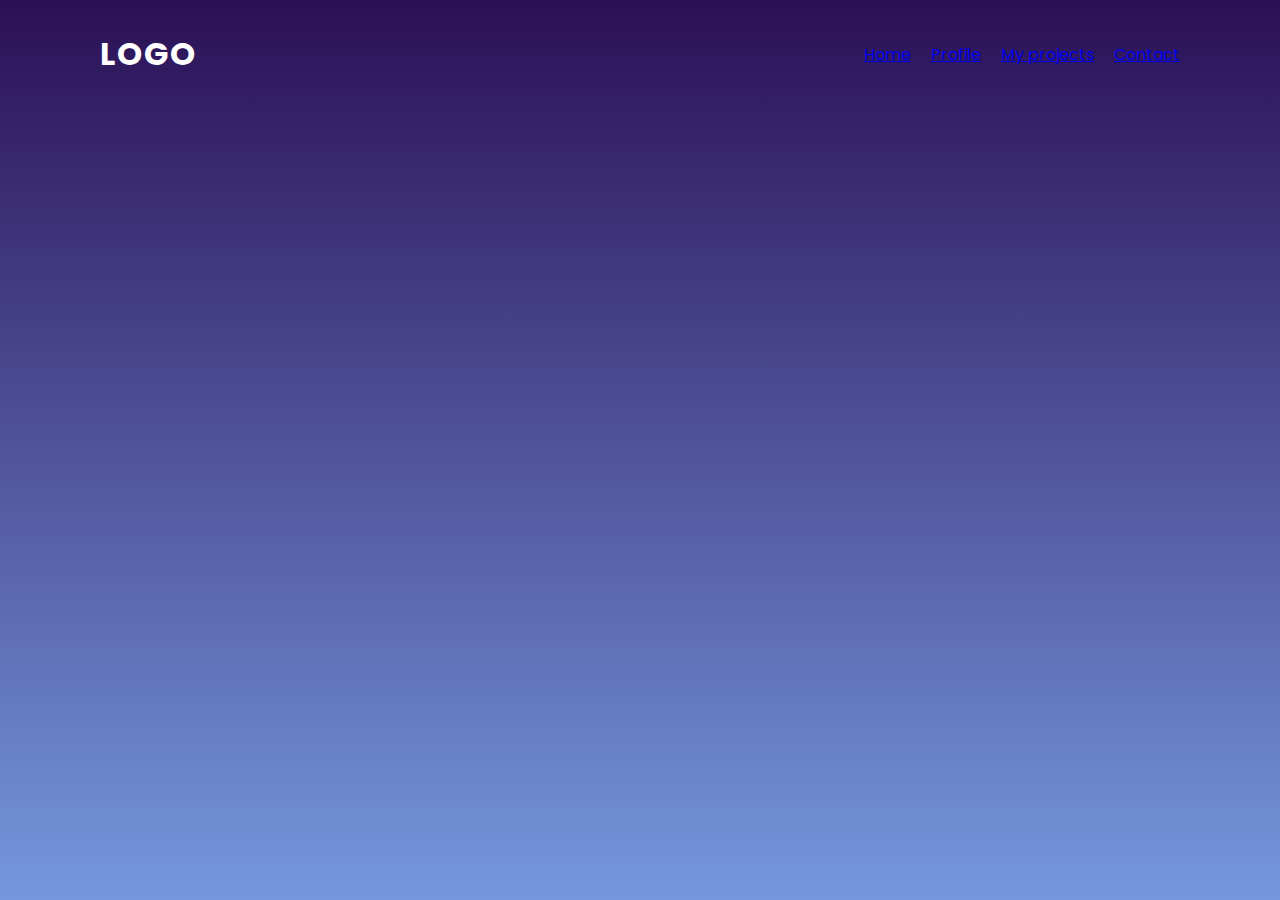
==== aboutMe.html @ 6c885abc "aboutme" ====
<!DOCTYPE html>
<html lang="en">
<head>
    <meta charset="UTF-8">
    <meta http-equiv="X-UA-Compatible" content="IE=edge">
    <meta name="viewport" content="width=device-width, initial-scale=1.0">
    <title>Document</title>
    <link rel="stylesheet" href="aboutme.css">

</head>
<body>
    <header>
        <a href="#" class="logo">logo</a>
        <ul>
            <li><a href="#">Home</a></li>
            <li><a href="#">Profile</a></li>
            <li><a href="#">My projects</a></li>
            <li><a href="#">Contact</a></li>
        </ul>
    </header>
    
</body>
</html>
---- aboutme.css ----
@import url('https://fonts.googleapis.com/css2?family=Dongle&family=Fira+Sans&family=Moon+Dance&family=Oswald:wght@700&family=Poppins&family=Rubik&family=Source+Code+Pro:wght@300&display=swap');

*{
    margin: 0;
    padding: 0;
    box-sizing: border-box;
    font-family: 'Poppins', sans-serif;
}

body{
    min-height: 100vh;
    background: linear-gradient(#2b1055,#7597de);
}
header{
    position: absolute;
    top: 0;
    left: 0;
    width: 100%;
    padding:30px 100px;
display: flex;
justify-content: space-between;
align-items: center;

}

header .logo{
    color:white ;
    font-weight: 700;
    text-decoration: none;
    font-size:2em;
    text-transform: uppercase;
    letter-spacing: 2px;

}

header ul{
    display:flex;
    justify-content: center;
    align-items: center;
}

header ul li{
    list-style: none;
    margin-left: 20px;
    
}
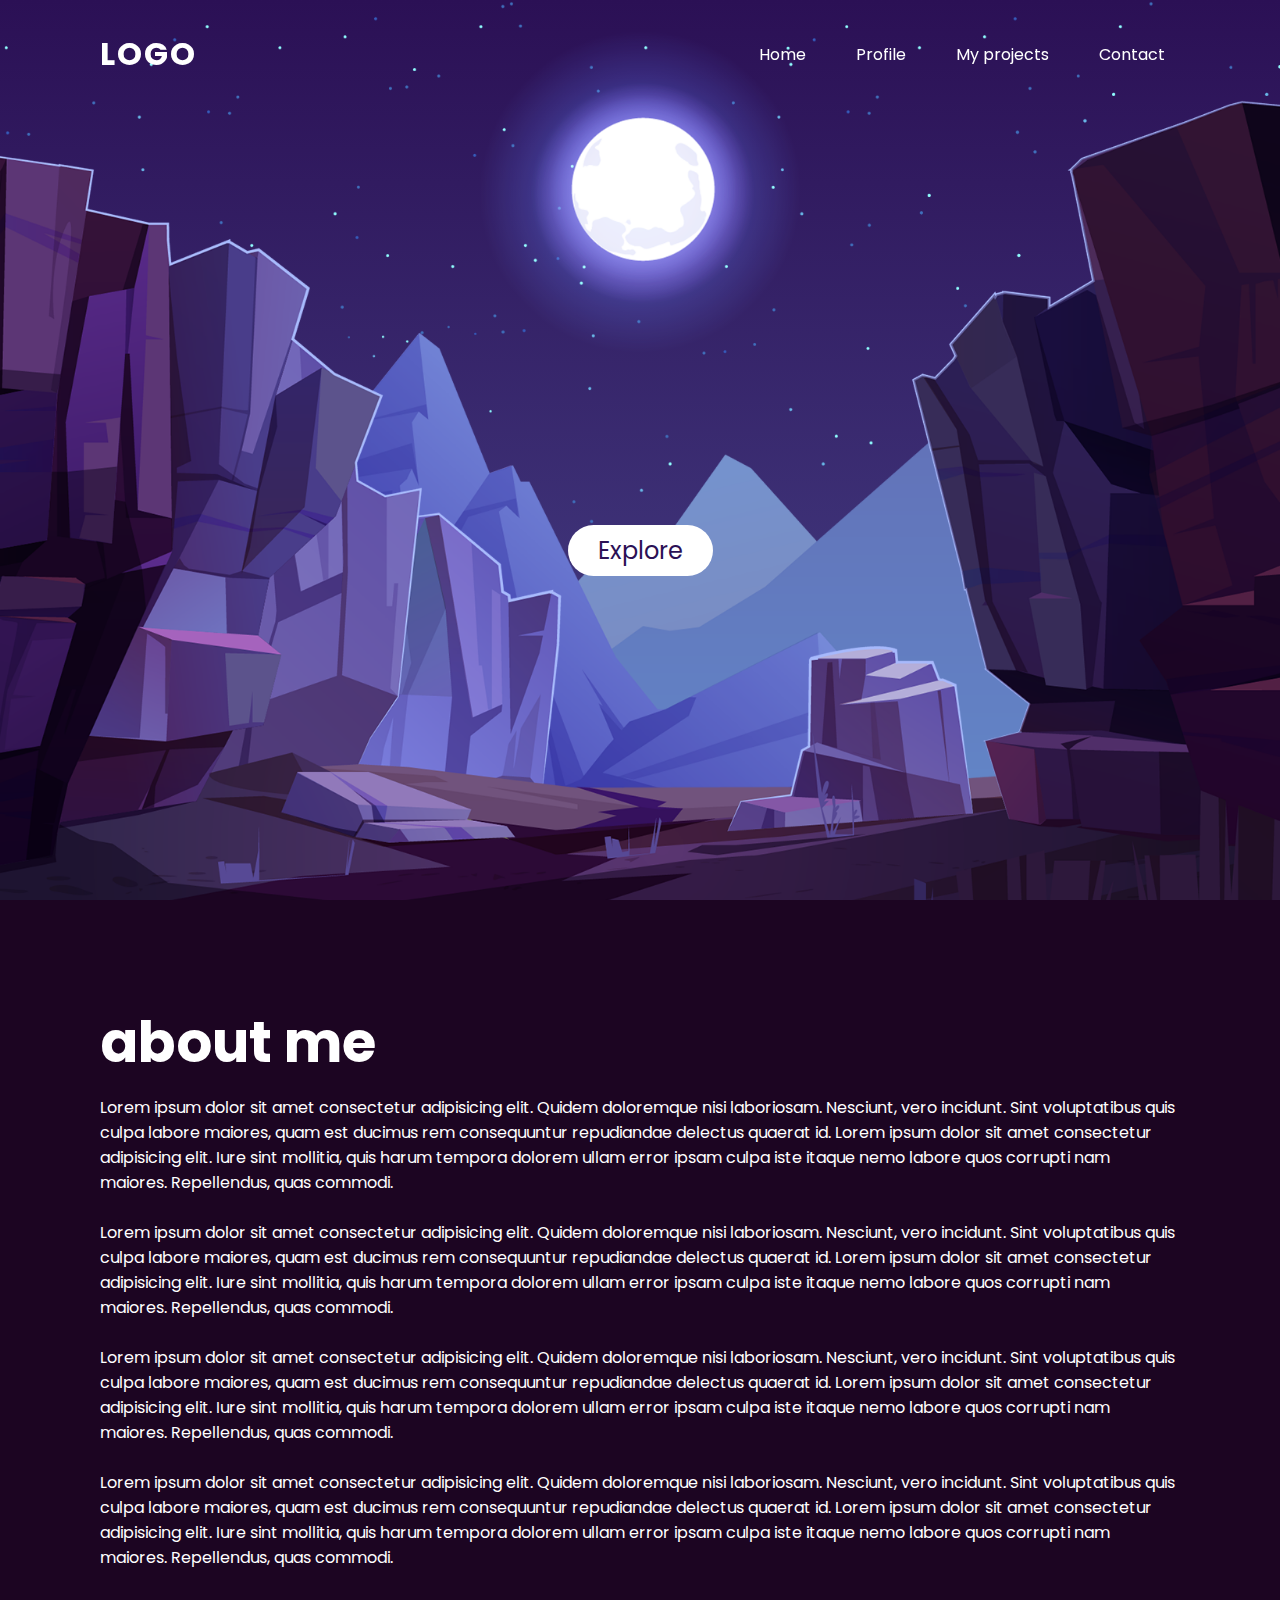
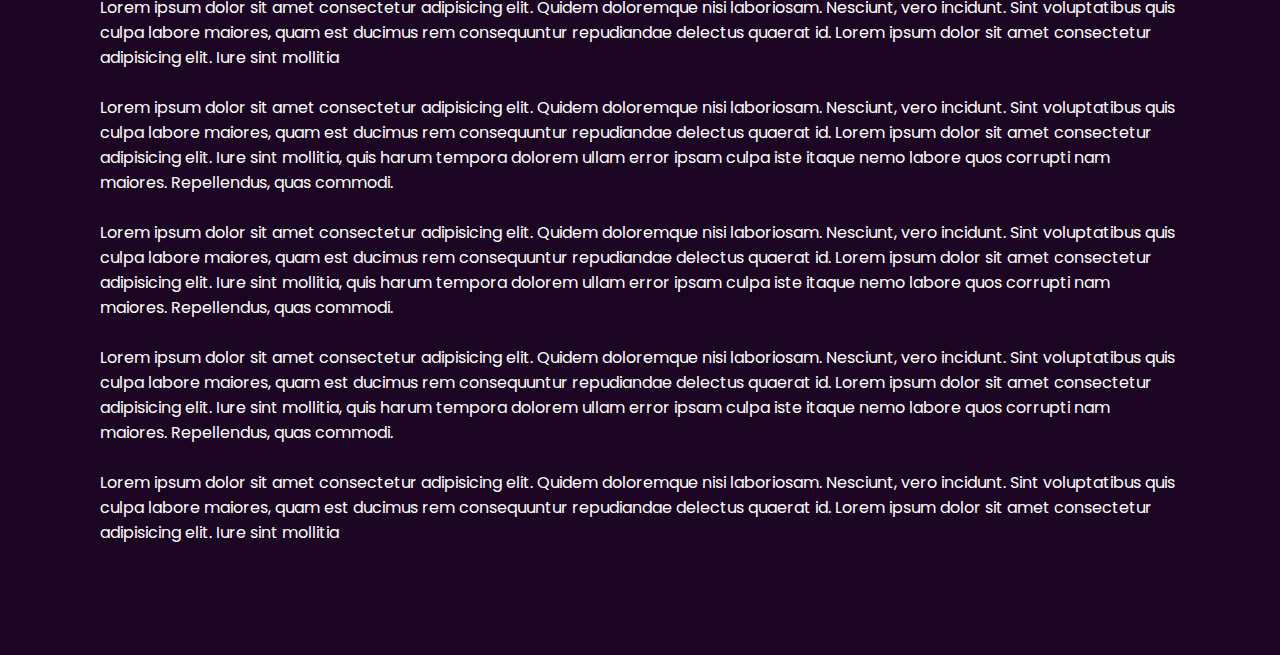
==== commit 92fe2c03: "about me page ready" ====
--- a/aboutMe.html
+++ b/aboutMe.html
@@ -12,12 +12,50 @@
     <header>
         <a href="#" class="logo">logo</a>
         <ul>
-            <li><a href="#">Home</a></li>
+            <li><a href="#" class="active">Home</a></li>
             <li><a href="#">Profile</a></li>
             <li><a href="#">My projects</a></li>
             <li><a href="#">Contact</a></li>
         </ul>
     </header>
+
+    <section>
+        <img src="stars.png" id="stars">
+        <img src="moon.png" id="moon">
+        <img src="mountains_behind.png" id="mountains_behind">
+        <h2 id="text">Moon Light</h2>
+        <a href="#sec" id="btn">Explore</a>
+
+        <img src="mountains_front.png" id="mountains_front">
+    </section>
+    <div class="sec" id="sec">
+        <h2>about me</h2>
+        <p>Lorem ipsum dolor sit amet consectetur adipisicing elit. Quidem doloremque nisi laboriosam. Nesciunt, vero incidunt. Sint voluptatibus quis culpa labore maiores, quam est ducimus rem consequuntur repudiandae delectus quaerat id. Lorem ipsum dolor sit amet consectetur adipisicing elit. Iure sint mollitia, quis harum tempora dolorem ullam error ipsam culpa iste itaque nemo labore quos corrupti nam maiores. Repellendus, quas commodi.<br><br>Lorem ipsum dolor sit amet consectetur adipisicing elit. Quidem doloremque nisi laboriosam. Nesciunt, vero incidunt. Sint voluptatibus quis culpa labore maiores, quam est ducimus rem consequuntur repudiandae delectus quaerat id. Lorem ipsum dolor sit amet consectetur adipisicing elit. Iure sint mollitia, quis harum tempora dolorem ullam error ipsam culpa iste itaque nemo labore quos corrupti nam maiores. Repellendus, quas commodi.<br><br>Lorem ipsum dolor sit amet consectetur adipisicing elit. Quidem doloremque nisi laboriosam. Nesciunt, vero incidunt. Sint voluptatibus quis culpa labore maiores, quam est ducimus rem consequuntur repudiandae delectus quaerat id. Lorem ipsum dolor sit amet consectetur adipisicing elit. Iure sint mollitia, quis harum tempora dolorem ullam error ipsam culpa iste itaque nemo labore quos corrupti nam maiores. Repellendus, quas commodi.<br><br>Lorem ipsum dolor sit amet consectetur adipisicing elit. Quidem doloremque nisi laboriosam. Nesciunt, vero incidunt. Sint voluptatibus quis culpa labore maiores, quam est ducimus rem consequuntur repudiandae delectus quaerat id. Lorem ipsum dolor sit amet consectetur adipisicing elit. Iure sint mollitia, quis harum tempora dolorem ullam error ipsam culpa iste itaque nemo labore quos corrupti nam maiores. Repellendus, quas commodi.<br><br>Lorem ipsum dolor sit amet consectetur adipisicing elit. Quidem doloremque nisi laboriosam. Nesciunt, vero incidunt. Sint voluptatibus quis culpa labore maiores, quam est ducimus rem consequuntur repudiandae delectus quaerat id. Lorem ipsum dolor sit amet consectetur adipisicing elit. Iure sint mollitia <br><br>Lorem ipsum dolor sit amet consectetur adipisicing elit. Quidem doloremque nisi laboriosam. Nesciunt, vero incidunt. Sint voluptatibus quis culpa labore maiores, quam est ducimus rem consequuntur repudiandae delectus quaerat id. Lorem ipsum dolor sit amet consectetur adipisicing elit. Iure sint mollitia, quis harum tempora dolorem ullam error ipsam culpa iste itaque nemo labore quos corrupti nam maiores. Repellendus, quas commodi.<br><br>Lorem ipsum dolor sit amet consectetur adipisicing elit. Quidem doloremque nisi laboriosam. Nesciunt, vero incidunt. Sint voluptatibus quis culpa labore maiores, quam est ducimus rem consequuntur repudiandae delectus quaerat id. Lorem ipsum dolor sit amet consectetur adipisicing elit. Iure sint mollitia, quis harum tempora dolorem ullam error ipsam culpa iste itaque nemo labore quos corrupti nam maiores. Repellendus, quas commodi.<br><br>Lorem ipsum dolor sit amet consectetur adipisicing elit. Quidem doloremque nisi laboriosam. Nesciunt, vero incidunt. Sint voluptatibus quis culpa labore maiores, quam est ducimus rem consequuntur repudiandae delectus quaerat id. Lorem ipsum dolor sit amet consectetur adipisicing elit. Iure sint mollitia, quis harum tempora dolorem ullam error ipsam culpa iste itaque nemo labore quos corrupti nam maiores. Repellendus, quas commodi.<br><br>Lorem ipsum dolor sit amet consectetur adipisicing elit. Quidem doloremque nisi laboriosam. Nesciunt, vero incidunt. Sint voluptatibus quis culpa labore maiores, quam est ducimus rem consequuntur repudiandae delectus quaerat id. Lorem ipsum dolor sit amet consectetur adipisicing elit. Iure sint mollitia</p>
+    </div>
+
+    <script>
+let stars = document.getElementById('stars');
+let moon = document.getElementById('moon');
+let mountains_behind = document.getElementById('mountains_behind');
+let text = document.getElementById('text');
+let btn = document.getElementById('btn');
+let mountains_front = document.getElementById('mountains_front');
+let header=document.querySelector('header');
+
+window.addEventListener('scroll',function(){
+    let value =window.scrollY;
+    stars.style.left= value * 0.25 + 'px';
+    moon.style.top= value * 1.05 + 'px';
+    mountains_behind.style.top= value * 0.5 + 'px';
+    mountains_front.style.top= value * 0 + 'px';
+    text.style.marginRight= value * 4 + 'px';
+    text.style.marginTop= value * 1.5 + 'px';
+    btn.style.marginTop= value * 1.5 + 'px';
+    
+})
+
+
+    </script>
     
 </body>
 </html>--- a/aboutme.css
+++ b/aboutme.css
@@ -5,10 +5,12 @@
     padding: 0;
     box-sizing: border-box;
     font-family: 'Poppins', sans-serif;
+    scroll-behavior: auto;
 }
 
 body{
     min-height: 100vh;
+    overflow-x: hidden;
     background: linear-gradient(#2b1055,#7597de);
 }
 header{
@@ -20,7 +22,7 @@
 display: flex;
 justify-content: space-between;
 align-items: center;
-
+z-index: 10000;
 }
 
 header .logo{
@@ -42,5 +44,96 @@
 header ul li{
     list-style: none;
     margin-left: 20px;
-    
+
+}
+header ul li a{
+    text-decoration: none;
+    padding: 6px 15px;
+    color: white;
+    border-radius: 20px;
+}
+
+header ul li a:hover
+{
+   background: white;
+   color: #2b1055;
+}
+
+section{
+    position: relative;
+    width: 100%;
+    height: 100vh;
+    padding: 100px;
+    display: flex;
+    justify-content: center;
+    align-items: center;
+    overflow: hidden;
+}
+
+section::before{
+    content: '';
+    position: absolute;
+    bottom: 0;
+    width: 100%;
+    height: 100px;
+    background: linear-gradient(to top,#1c0522,trasparent);
+    z-index: 1000;
+}
+ 
+section img{
+    position: absolute;
+    top: 0;
+    left: 0;
+    width: 100%;
+    height: 100%;
+    object-fit: cover;
+    pointer-events: none;
+}
+
+section img#moon{
+    mix-blend-mode:screen;
+}
+
+section img #mountain_front{
+    z-index: 19;
+}
+
+#text{
+   position: absolute;
+   right: -350px;
+    color: white;
+    white-space: nowrap;
+    font-size: 7.5vw;
+    z-index: 0;
+   
+}
+
+#btn{
+    text-decoration: none;
+    display: inline-block;
+    padding: 8px 30px;
+    border-radius:40px ;
+    background: white;
+    color: #2b1055;
+    font-size: 1.5em;
+    z-index: 9;
+    transform: translateY(100px);
+}
+
+.sec{
+    position: relative;
+    padding: 100px;
+    background:#1c0522 ;
+}
+
+.sec h2{
+    font-size: 3.5em;
+    margin-bottom:10px ;
+    color: white;
+}
+
+.sec p{
+    font-size: 1em;
+    margin-bottom:10px ;
+    color: white;
 }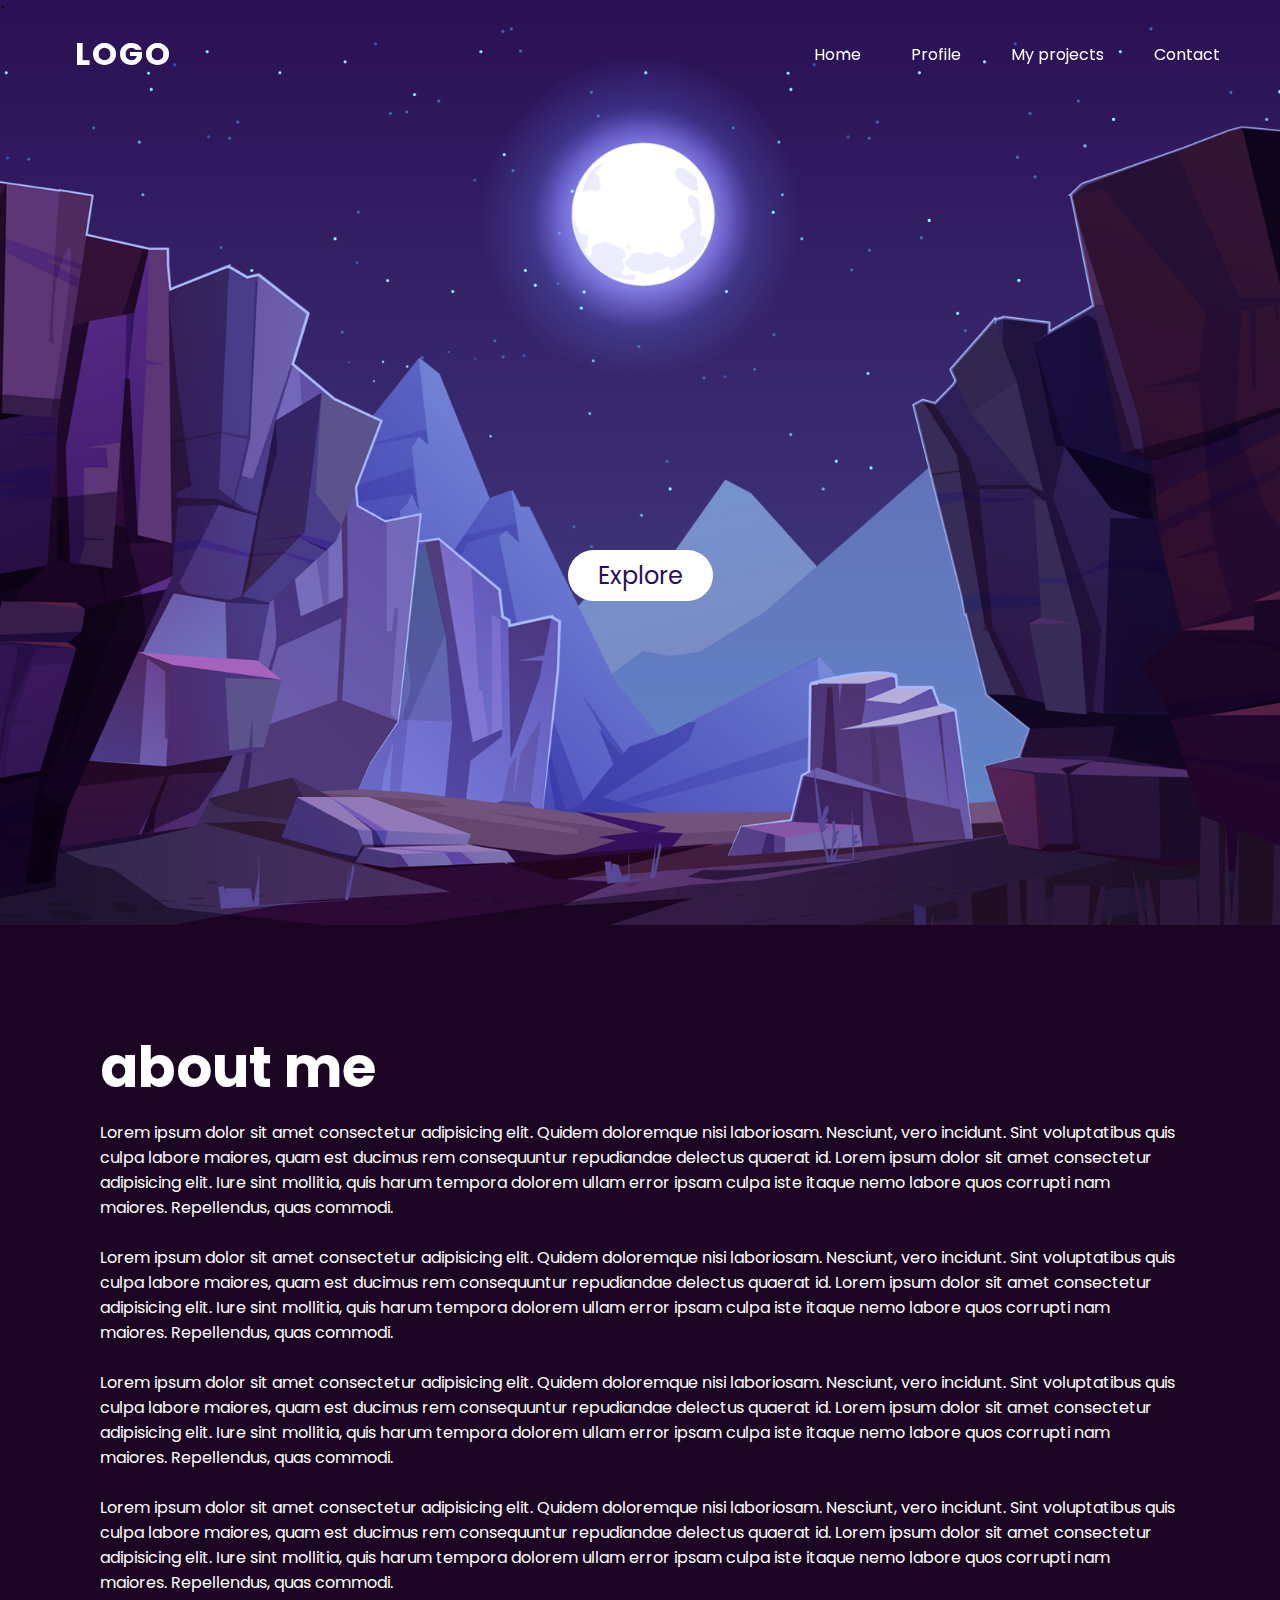
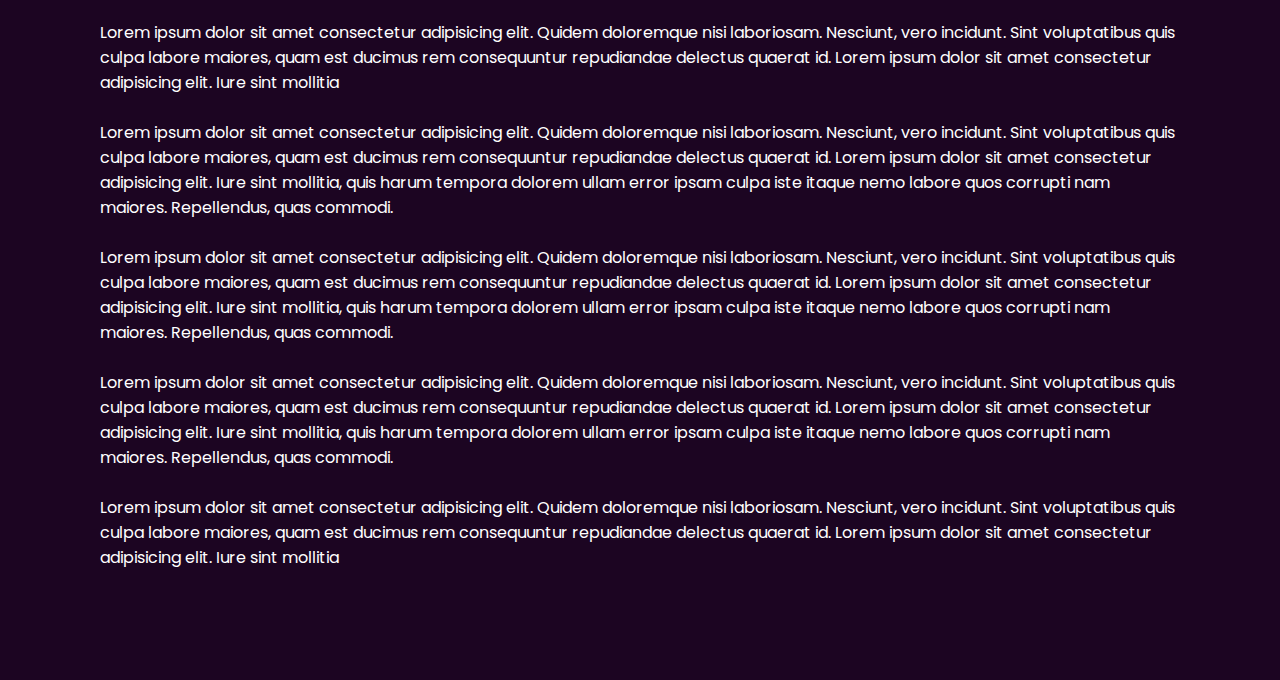
==== commit d22e4b98: "contact page" ====
--- a/aboutMe.html
+++ b/aboutMe.html
@@ -1,7 +1,7 @@
 <!DOCTYPE html>
 <html lang="en">
 <head>
-    <meta charset="UTF-8">
+    <meta charset="UTF-8">`
     <meta http-equiv="X-UA-Compatible" content="IE=edge">
     <meta name="viewport" content="width=device-width, initial-scale=1.0">
     <title>Document</title>
@@ -12,7 +12,7 @@
     <header>
         <a href="#" class="logo">logo</a>
         <ul>
-            <li><a href="#" class="active">Home</a></li>
+            <li><a href="/index.html" class="active">Home</a></li>
             <li><a href="#">Profile</a></li>
             <li><a href="#">My projects</a></li>
             <li><a href="#">Contact</a></li>
--- a/aboutme.css
+++ b/aboutme.css
@@ -16,7 +16,7 @@
 header{
     position: absolute;
     top: 0;
-    left: 0;
+    left: 55px;
     width: 100%;
     padding:30px 100px;
 display: flex;
@@ -25,15 +25,16 @@
 z-index: 10000;
 }
 
-header .logo{
-    color:white ;
+header .logo {
+    color: white;
     font-weight: 700;
     text-decoration: none;
-    font-size:2em;
+    font-size: 2em;
     text-transform: uppercase;
     letter-spacing: 2px;
-
-}
+        position: relative;
+        left: -80px;
+    }
 
 header ul{
     display:flex;
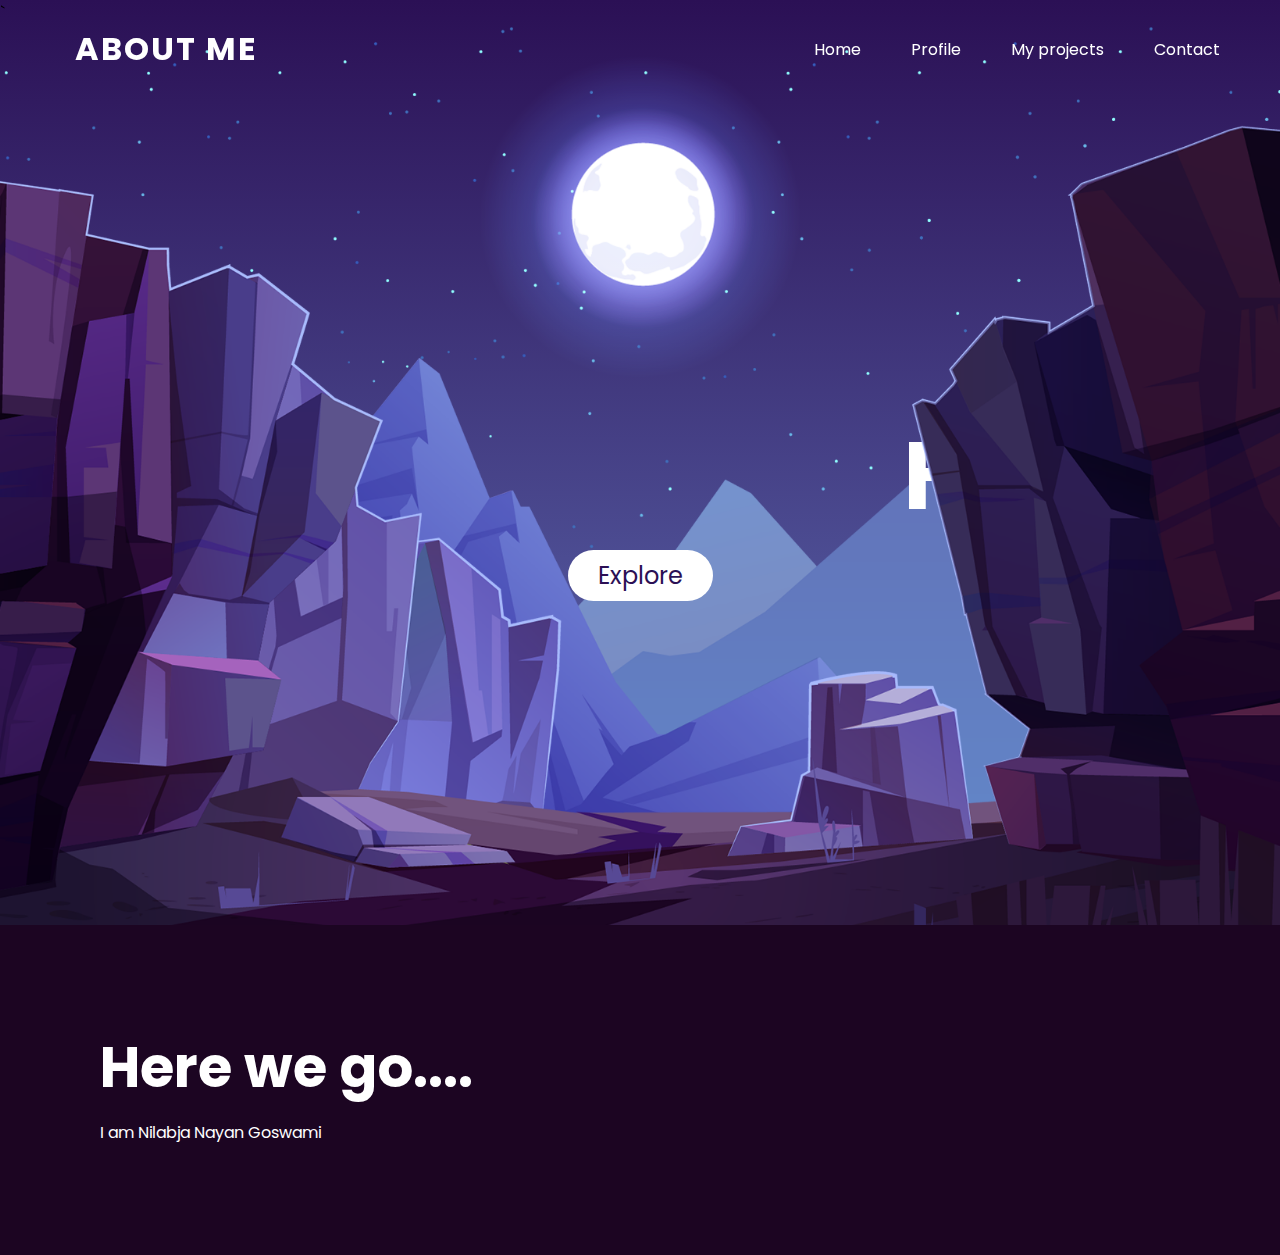
==== commit f4f96fbb: "data" ====
--- a/aboutMe.html
+++ b/aboutMe.html
@@ -10,7 +10,7 @@
 </head>
 <body>
     <header>
-        <a href="#" class="logo">logo</a>
+        <a href="#" id="notneed" class="logo">About Me</a>
         <ul>
             <li><a href="/index.html" class="active">Home</a></li>
             <li><a href="#">Profile</a></li>
@@ -23,14 +23,14 @@
         <img src="stars.png" id="stars">
         <img src="moon.png" id="moon">
         <img src="mountains_behind.png" id="mountains_behind">
-        <h2 id="text">Moon Light</h2>
+        <h3 id="text">Hello Everyone</h3>
         <a href="#sec" id="btn">Explore</a>
 
         <img src="mountains_front.png" id="mountains_front">
     </section>
     <div class="sec" id="sec">
-        <h2>about me</h2>
-        <p>Lorem ipsum dolor sit amet consectetur adipisicing elit. Quidem doloremque nisi laboriosam. Nesciunt, vero incidunt. Sint voluptatibus quis culpa labore maiores, quam est ducimus rem consequuntur repudiandae delectus quaerat id. Lorem ipsum dolor sit amet consectetur adipisicing elit. Iure sint mollitia, quis harum tempora dolorem ullam error ipsam culpa iste itaque nemo labore quos corrupti nam maiores. Repellendus, quas commodi.<br><br>Lorem ipsum dolor sit amet consectetur adipisicing elit. Quidem doloremque nisi laboriosam. Nesciunt, vero incidunt. Sint voluptatibus quis culpa labore maiores, quam est ducimus rem consequuntur repudiandae delectus quaerat id. Lorem ipsum dolor sit amet consectetur adipisicing elit. Iure sint mollitia, quis harum tempora dolorem ullam error ipsam culpa iste itaque nemo labore quos corrupti nam maiores. Repellendus, quas commodi.<br><br>Lorem ipsum dolor sit amet consectetur adipisicing elit. Quidem doloremque nisi laboriosam. Nesciunt, vero incidunt. Sint voluptatibus quis culpa labore maiores, quam est ducimus rem consequuntur repudiandae delectus quaerat id. Lorem ipsum dolor sit amet consectetur adipisicing elit. Iure sint mollitia, quis harum tempora dolorem ullam error ipsam culpa iste itaque nemo labore quos corrupti nam maiores. Repellendus, quas commodi.<br><br>Lorem ipsum dolor sit amet consectetur adipisicing elit. Quidem doloremque nisi laboriosam. Nesciunt, vero incidunt. Sint voluptatibus quis culpa labore maiores, quam est ducimus rem consequuntur repudiandae delectus quaerat id. Lorem ipsum dolor sit amet consectetur adipisicing elit. Iure sint mollitia, quis harum tempora dolorem ullam error ipsam culpa iste itaque nemo labore quos corrupti nam maiores. Repellendus, quas commodi.<br><br>Lorem ipsum dolor sit amet consectetur adipisicing elit. Quidem doloremque nisi laboriosam. Nesciunt, vero incidunt. Sint voluptatibus quis culpa labore maiores, quam est ducimus rem consequuntur repudiandae delectus quaerat id. Lorem ipsum dolor sit amet consectetur adipisicing elit. Iure sint mollitia <br><br>Lorem ipsum dolor sit amet consectetur adipisicing elit. Quidem doloremque nisi laboriosam. Nesciunt, vero incidunt. Sint voluptatibus quis culpa labore maiores, quam est ducimus rem consequuntur repudiandae delectus quaerat id. Lorem ipsum dolor sit amet consectetur adipisicing elit. Iure sint mollitia, quis harum tempora dolorem ullam error ipsam culpa iste itaque nemo labore quos corrupti nam maiores. Repellendus, quas commodi.<br><br>Lorem ipsum dolor sit amet consectetur adipisicing elit. Quidem doloremque nisi laboriosam. Nesciunt, vero incidunt. Sint voluptatibus quis culpa labore maiores, quam est ducimus rem consequuntur repudiandae delectus quaerat id. Lorem ipsum dolor sit amet consectetur adipisicing elit. Iure sint mollitia, quis harum tempora dolorem ullam error ipsam culpa iste itaque nemo labore quos corrupti nam maiores. Repellendus, quas commodi.<br><br>Lorem ipsum dolor sit amet consectetur adipisicing elit. Quidem doloremque nisi laboriosam. Nesciunt, vero incidunt. Sint voluptatibus quis culpa labore maiores, quam est ducimus rem consequuntur repudiandae delectus quaerat id. Lorem ipsum dolor sit amet consectetur adipisicing elit. Iure sint mollitia, quis harum tempora dolorem ullam error ipsam culpa iste itaque nemo labore quos corrupti nam maiores. Repellendus, quas commodi.<br><br>Lorem ipsum dolor sit amet consectetur adipisicing elit. Quidem doloremque nisi laboriosam. Nesciunt, vero incidunt. Sint voluptatibus quis culpa labore maiores, quam est ducimus rem consequuntur repudiandae delectus quaerat id. Lorem ipsum dolor sit amet consectetur adipisicing elit. Iure sint mollitia</p>
+        <h2>Here we go....</h2>
+        <p>I am Nilabja Nayan Goswami</p>
     </div>
 
     <script>
--- a/aboutme.css
+++ b/aboutme.css
@@ -13,16 +13,16 @@
     overflow-x: hidden;
     background: linear-gradient(#2b1055,#7597de);
 }
-header{
+header {
     position: absolute;
-    top: 0;
+    top: -5px;
     left: 55px;
     width: 100%;
-    padding:30px 100px;
-display: flex;
-justify-content: space-between;
-align-items: center;
-z-index: 10000;
+    padding: 30px 100px;
+    display: flex;
+    justify-content: space-between;
+    align-items: center;
+    z-index: 10000;
 }
 
 header .logo {
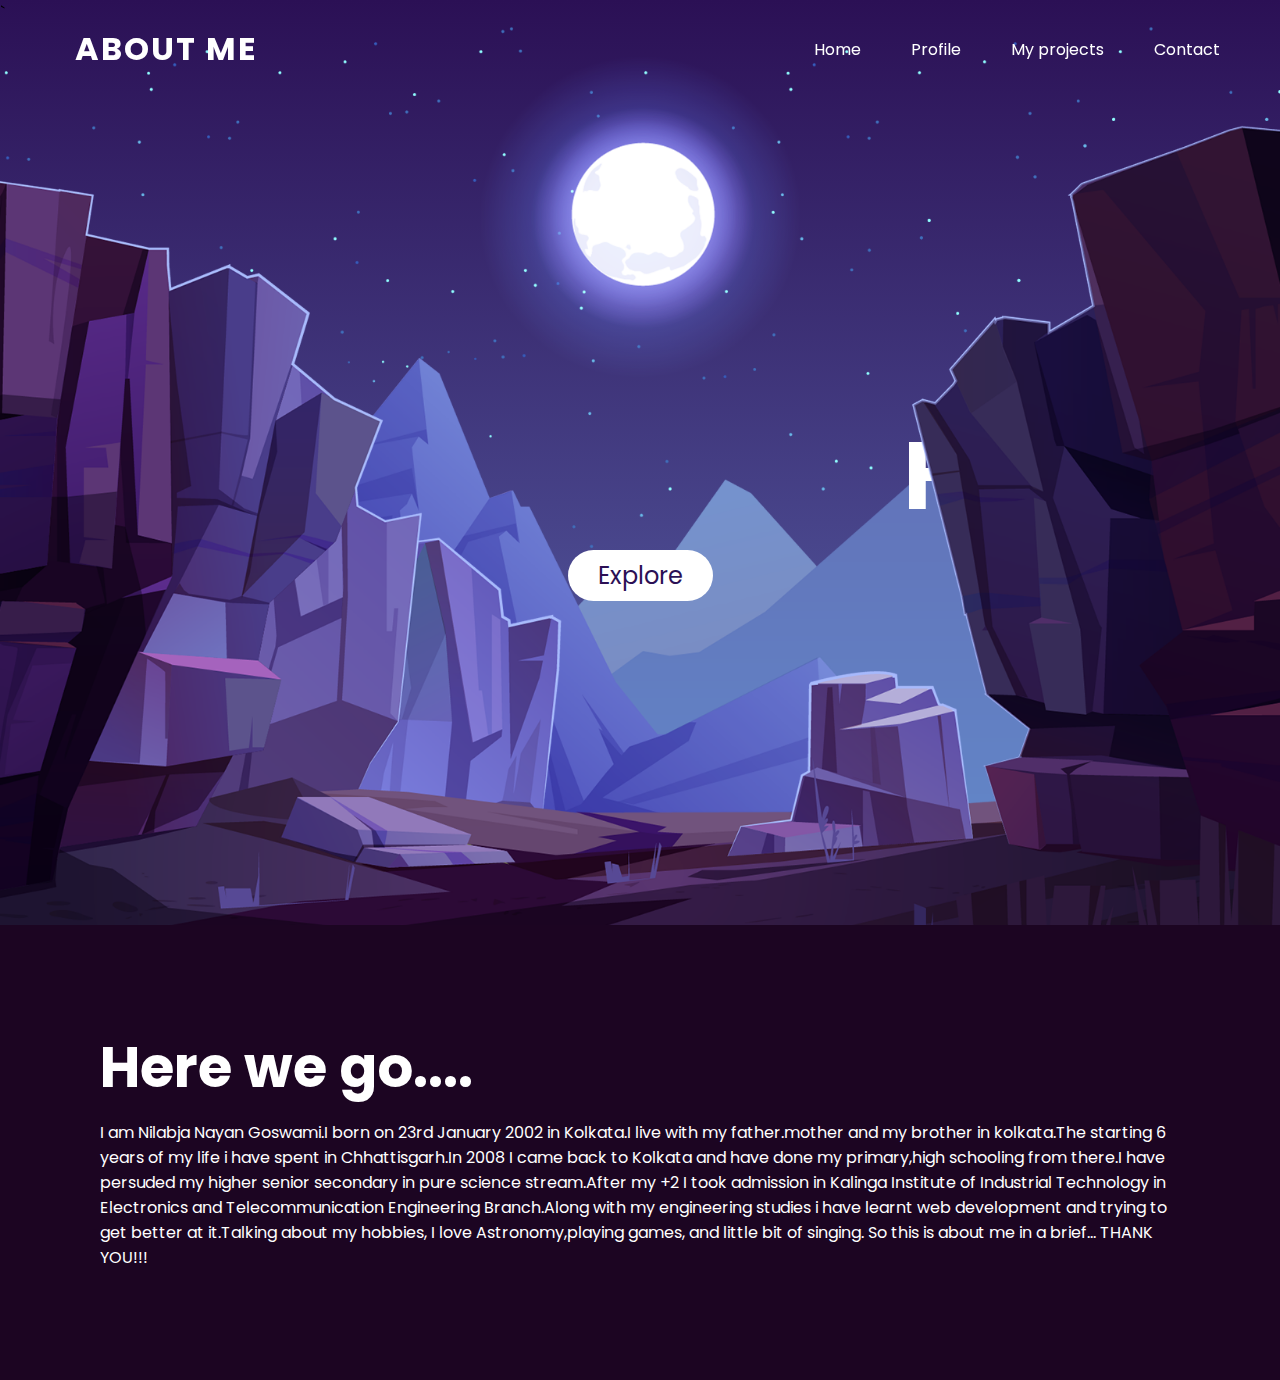
==== commit 107795f7: "about me content" ====
--- a/aboutMe.html
+++ b/aboutMe.html
@@ -30,7 +30,11 @@
     </section>
     <div class="sec" id="sec">
         <h2>Here we go....</h2>
-        <p>I am Nilabja Nayan Goswami</p>
+        <p>I am Nilabja Nayan Goswami.I born on 23rd January 2002 in Kolkata.I live with my father.mother and my brother in kolkata.The starting 6 years of my life i have spent in Chhattisgarh.In 2008 I came back to Kolkata and have done my primary,high schooling from there.I have persuded my higher senior secondary in pure science stream.After my +2 I took admission in Kalinga Institute of Industrial Technology in Electronics and Telecommunication Engineering Branch.Along with my engineering studies i have learnt web development and trying to get better at it.Talking about my hobbies, I love Astronomy,playing games, and little bit of singing.
+            So this is about me in a brief... 
+            
+            THANK YOU!!!
+        </p>
     </div>
 
     <script>
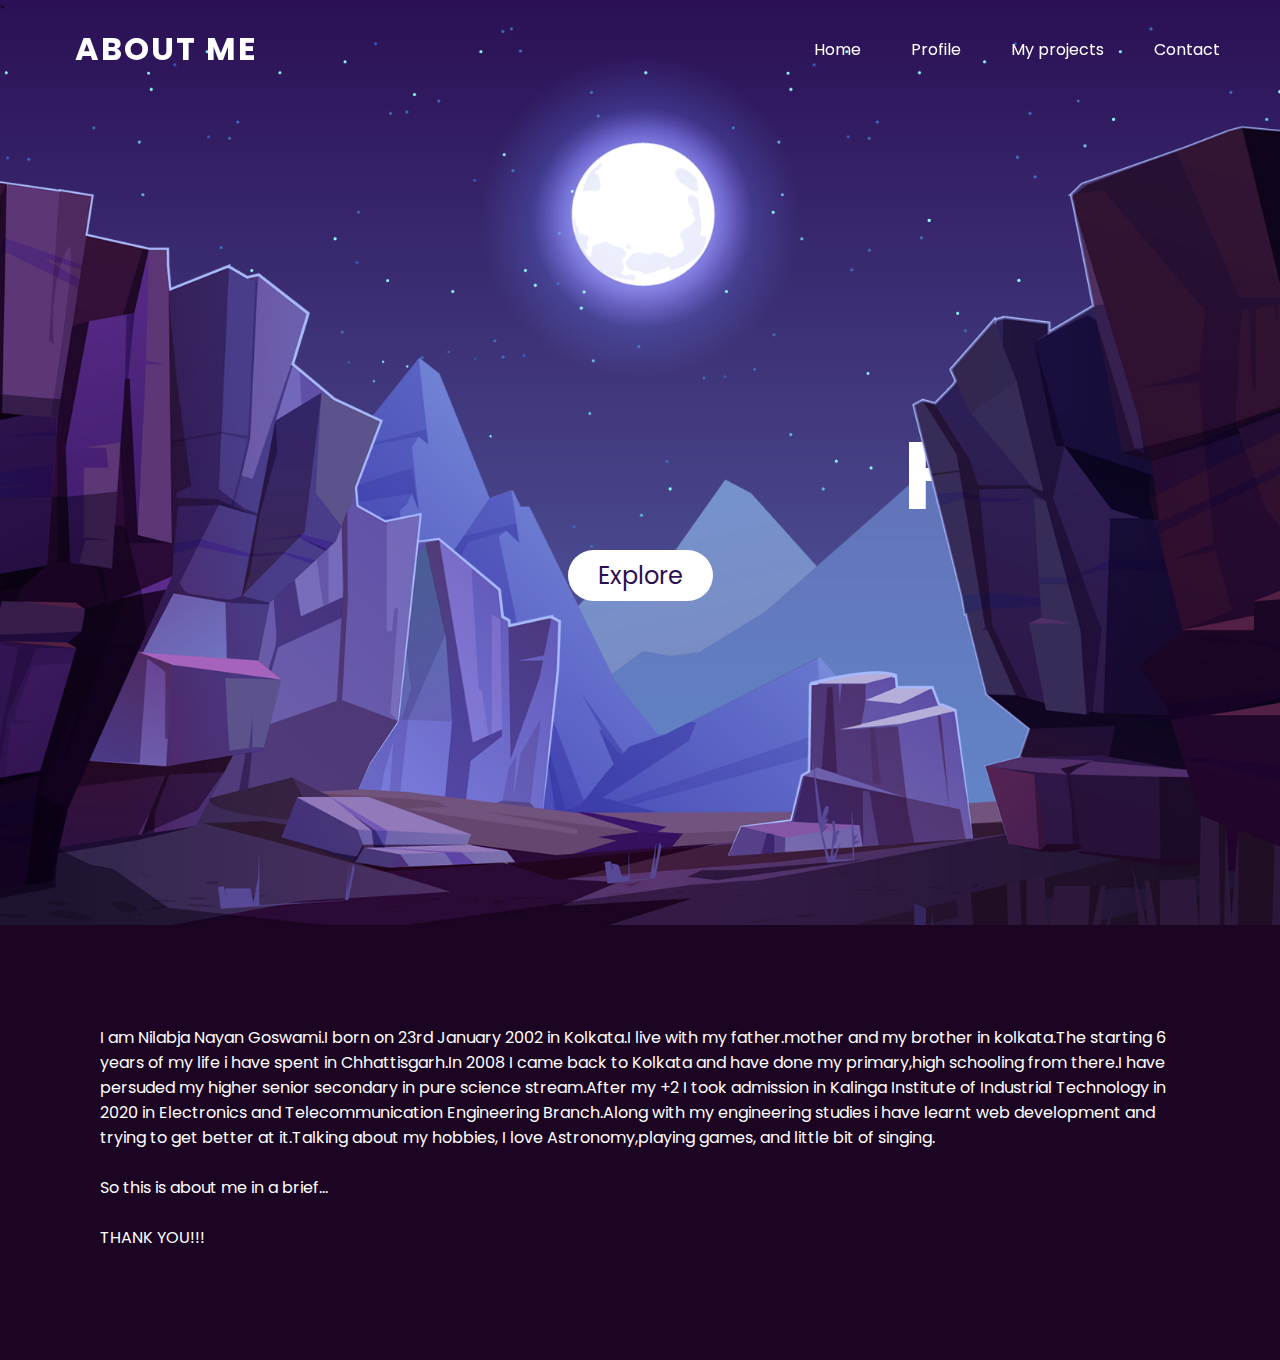
==== commit 83cd3599: "more about me changes" ====
--- a/aboutMe.html
+++ b/aboutMe.html
@@ -15,7 +15,7 @@
             <li><a href="/index.html" class="active">Home</a></li>
             <li><a href="#">Profile</a></li>
             <li><a href="#">My projects</a></li>
-            <li><a href="#">Contact</a></li>
+            <li><a href="/contact.html">Contact</a></li>
         </ul>
     </header>
 
@@ -29,10 +29,10 @@
         <img src="mountains_front.png" id="mountains_front">
     </section>
     <div class="sec" id="sec">
-        <h2>Here we go....</h2>
-        <p>I am Nilabja Nayan Goswami.I born on 23rd January 2002 in Kolkata.I live with my father.mother and my brother in kolkata.The starting 6 years of my life i have spent in Chhattisgarh.In 2008 I came back to Kolkata and have done my primary,high schooling from there.I have persuded my higher senior secondary in pure science stream.After my +2 I took admission in Kalinga Institute of Industrial Technology in Electronics and Telecommunication Engineering Branch.Along with my engineering studies i have learnt web development and trying to get better at it.Talking about my hobbies, I love Astronomy,playing games, and little bit of singing.
-            So this is about me in a brief... 
-            
+       <!--<h2>Here we go....</h2>--> 
+        <p>I am Nilabja Nayan Goswami.I born on 23rd January 2002 in Kolkata.I live with my father.mother and my brother in kolkata.The starting 6 years of my life i have spent in Chhattisgarh.In 2008 I came back to Kolkata and have done my primary,high schooling from there.I have persuded my higher senior secondary in pure science stream.After my +2 I took admission in Kalinga Institute of Industrial Technology in 2020 in Electronics and Telecommunication Engineering Branch.Along with my engineering studies i have learnt web development and trying to get better at it.Talking about my hobbies, I love Astronomy,playing games, and little bit of singing.<br><br>
+            So this is about me in a brief... <br><br>
+
             THANK YOU!!!
         </p>
     </div>
